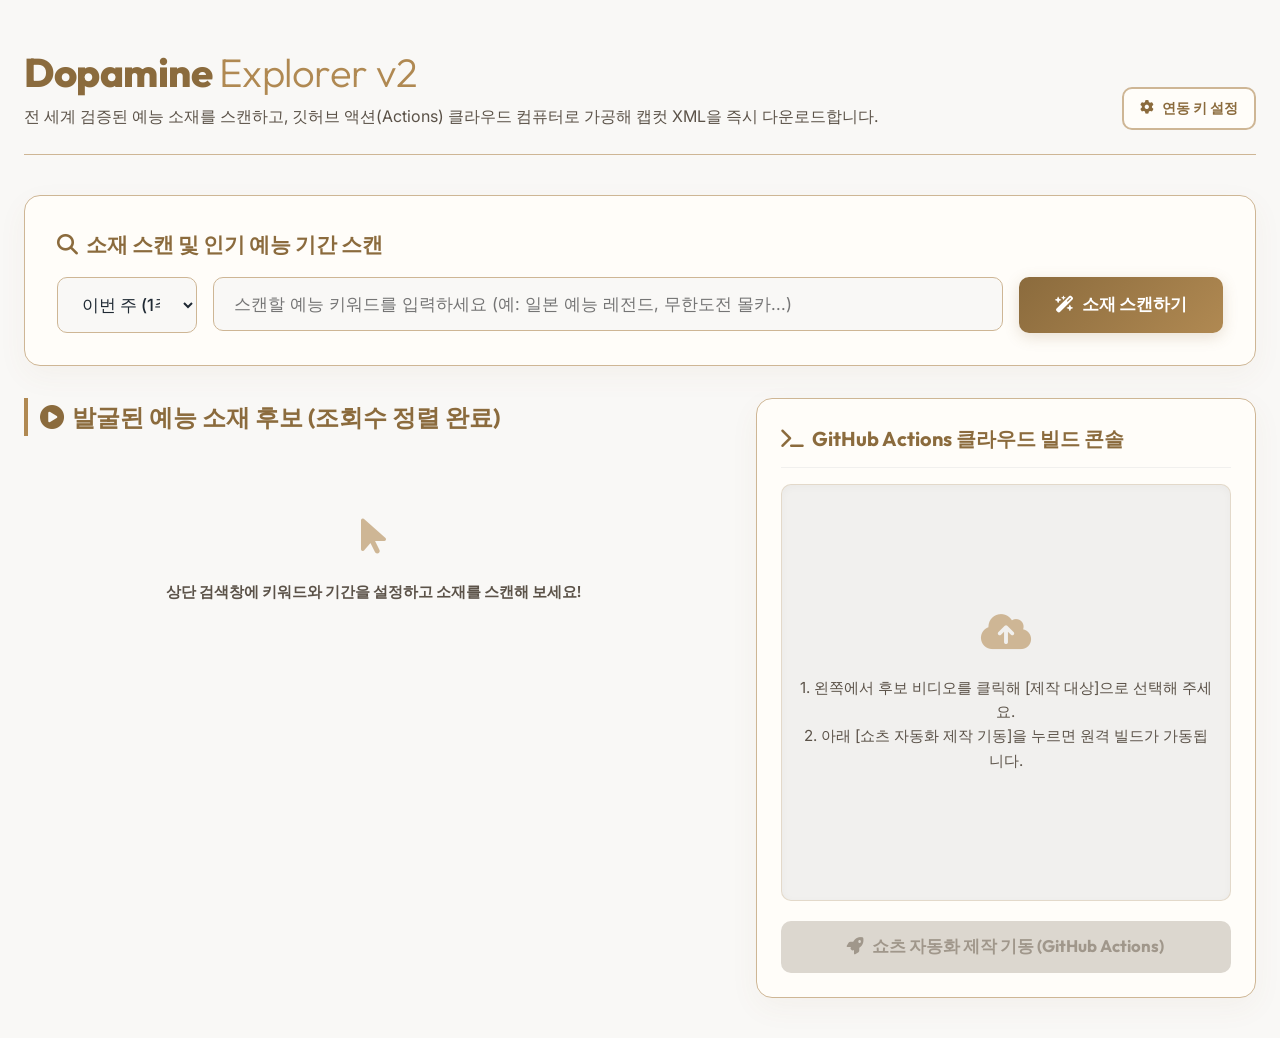
==== index.html @ b6136a09 "docs: Update README.md with GitHub Pages deployment and 1-Day retention cloud workflow guide" ====
<!DOCTYPE html>
<html lang="ko">
<head>
  <meta charset="UTF-8">
  <meta name="viewport" content="width=device-width, initial-scale=1.0">
  <title>Dopamine Explorer v2 - Premium Shorts Studio</title>
  <meta name="description" content="전 세계 인기 예능 소재 발굴부터 1일 리텐션 GitHub Actions 클라우드 컷팅, FCP XML 빌드까지 지원하는 무설치 원스톱 쇼츠 스튜디오">
  <link rel="stylesheet" href="style.css">
  <!-- FontAwesome Icon Library -->
  <link rel="stylesheet" href="https://cdnjs.cloudflare.com/ajax/libs/font-awesome/6.4.0/css/all.min.css">
</head>
<body>

  <div class="dashboard-container">
    <!-- 프리미엄 헤더 -->
    <header>
      <div>
        <h1>Dopamine <span>Explorer v2</span></h1>
        <p>전 세계 검증된 예능 소재를 스캔하고, 깃허브 액션(Actions) 클라우드 컴퓨터로 가공해 캡컷 XML을 즉시 다운로드합니다.</p>
      </div>
      <div style="display: flex; gap: 12px; align-items: center;">
        <button id="btn-settings" class="btn-control btn-download-zip" style="padding: 10px 16px; font-size: 0.85rem; width: auto; border-radius: var(--border-radius-md);">
          <i class="fa-solid fa-gear"></i> 연동 키 설정
        </button>
      </div>
    </header>

    <!-- 대화형 검색 및 기간 필터 콘솔 -->
    <section class="search-console-card">
      <div class="search-title">
        <i class="fa-solid fa-magnifying-glass"></i>
        <span>소재 스캔 및 인기 예능 기간 스캔</span>
      </div>
      <div class="search-input-group">
        <!-- 기간 선택 드롭다운 -->
        <select id="search-period" class="search-input" style="flex-grow: 0; width: 140px; cursor: pointer; font-weight: 500;">
          <option value="this_week" selected>이번 주 (1주)</option>
          <option value="today">오늘 (1일)</option>
          <option value="this_month">이번 달 (30일)</option>
        </select>
        
        <div class="search-input-wrapper">
          <input type="text" id="search-input" class="search-input" placeholder="스캔할 예능 키워드를 입력하세요 (예: 일본 예능 레전드, 무한도전 몰카...)">
        </div>
        <button id="search-btn" class="btn-primary">
          <i class="fa-solid fa-wand-magic-sparkles"></i> 소재 스캔하기
        </button>
      </div>
    </section>

    <!-- 양방향 패널 레이아웃 -->
    <main class="main-workspace">
      
      <!-- 좌측: 비디오 그리드 목록 -->
      <section class="video-grid-section">
        <div class="section-headline">
          <i class="fa-solid fa-circle-play"></i> 발굴된 예능 소재 후보 (조회수 정렬 완료)
        </div>
        
        <div id="video-grid-container" class="video-grid">
          <!-- 스크립트로 동적 로딩될 비디오 카드 자리 -->
          <div class="terminal-placeholder" style="grid-column: span 2; padding: 60px 0;">
            <i class="fa-solid fa-arrow-pointer" style="font-size: 2.5rem; color: var(--color-border); margin-bottom: 12px;"></i>
            <p style="font-family: var(--font-title); font-weight: 600; color: var(--color-sub);">상단 검색창에 키워드와 기간을 설정하고 소재를 스캔해 보세요!</p>
          </div>
        </div>
      </section>

      <!-- 우측: 실시간 엔진 터미널 콘솔 -->
      <section class="engine-console-section">
        <div class="terminal-title">
          <i class="fa-solid fa-terminal"></i>
          <span>GitHub Actions 클라우드 빌드 콘솔</span>
        </div>
        
        <div id="console-terminal" class="terminal-body">
          <div class="terminal-placeholder" id="terminal-placeholder">
            <i class="fa-solid fa-cloud-arrow-up" style="font-size: 2.5rem; color: var(--color-border); margin-bottom: 12px;"></i>
            <p>1. 왼쪽에서 후보 비디오를 클릭해 [제작 대상]으로 선택해 주세요.<br>2. 아래 [쇼츠 자동화 제작 기동]을 누르면 원격 빌드가 가동됩니다.</p>
          </div>
        </div>

        <!-- 깃허브 액션 기동 & 다운로드 제어 버튼 단 -->
        <div class="console-actions-panel" style="grid-template-columns: 1fr;">
          <button id="btn-trigger-action" class="btn-control btn-save-local" disabled style="height: 52px; font-size: 1.05rem;">
            <i class="fa-solid fa-rocket"></i> 쇼츠 자동화 제작 기동 (GitHub Actions)
          </button>
        </div>
      </section>

    </main>
  </div>

  <!-- 설정 주입 모달 창 -->
  <div id="settings-modal" class="modal-overlay" style="display: none;">
    <div class="modal-card">
      <div class="modal-header">
        <h3><i class="fa-solid fa-key"></i> GitHub & Gemini API 연동 키 설정</h3>
        <button id="btn-modal-close" class="btn-close"><i class="fa-solid fa-xmark"></i></button>
      </div>
      <div class="modal-body">
        <p class="settings-desc">대시보드 접속 시 깃허브 액션을 직접 기동시키고 AI 분석을 연결하기 위해 필요한 개인 액세스 자격 정보입니다. 내 브라우저 로컬 저장소에만 안전히 캐싱됩니다.</p>
        
        <div class="form-group">
          <label for="input-github-token">GitHub Personal Access Token (PAT)</label>
          <input type="password" id="input-github-token" placeholder="ghp_로 시작하는 클래식 토큰 입력 (repo 권한 필수)">
          <span class="help-text">발급 경로: GitHub Settings -> Developer settings -> Personal access tokens (classic)</span>
        </div>

        <div class="form-group" style="margin-top: 16px;">
          <label for="input-gemini-key">Gemini API Key</label>
          <input type="password" id="input-gemini-key" placeholder="Gemini API 인증 키 입력 (비워두면 모의 대본 기획 모드 구동)">
        </div>

        <div class="form-row" style="margin-top: 16px;">
          <div class="form-group" style="flex: 1;">
            <label for="input-repo-owner">GitHub 계정명 (Owner)</label>
            <input type="text" id="input-repo-owner" value="GoldSH69">
          </div>
          <div class="form-group" style="flex: 1; margin-left: 12px;">
            <label for="input-repo-name">레포지토리 이름 (Repo)</label>
            <input type="text" id="input-repo-name" value="DE">
          </div>
        </div>
      </div>
      <div class="modal-footer">
        <button id="btn-settings-save" class="btn-primary" style="padding: 12px 24px; font-size: 0.95rem; width: 100%;">
          <i class="fa-solid fa-floppy-disk"></i> 연동 설정 저장하기
        </button>
      </div>
    </div>
  </div>

  <!-- 비동기 UI 연동용 메인 스크립트 연결 -->
  <script src="app.js"></script>
</body>
</html>
---- style.css ----
@import url('https://fonts.googleapis.com/css2?family=Inter:wght@300;400;500;600;700&family=Outfit:wght@300;400;500;600;700;800&display=swap');

:root {
  /* 사용자 지정 웜 샌드 / 빈티지 프리미엄 감성 테마 */
  --color-bg: #F9F8F6;           /* 소프트 크림 메인 배경 */
  --color-bg-secondary: #F1F0EE; /* 웜 그레이 보조 배경 */
  --color-card: #FFFDF9;         /* 세련된 아이보리 카드 배경 */
  --color-point: #8B6B3D;        /* 기품 있는 딥 브라운 포인트 컬러 */
  --color-text: #1F2933;         /* 선명한 다크 네이비 메인 텍스트 */
  --color-sub: #5B5248;          /* 에스프레소 브라운 서브 텍스트 */
  --color-sub-point: #B08952;    /* 빛나는 골드 브라운 서브 포인트 */
  --color-border: #ceb695;       /* 우아하고 아늑한 소프트 골드 테두리 */
  --color-shadow: rgba(139, 107, 61, 0.05); /* 마이크로 골드 그림자 */
  
  --font-main: 'Inter', -apple-system, BlinkMacSystemFont, sans-serif;
  --font-title: 'Outfit', sans-serif;
  
  --transition-smooth: all 0.25s cubic-bezier(0.4, 0, 0.2, 1);
  --border-radius-lg: 16px;
  --border-radius-md: 10px;
}

* {
  margin: 0;
  padding: 0;
  box-sizing: border-box;
}

body {
  background-color: var(--color-bg);
  color: var(--color-text);
  font-family: var(--font-main);
  line-height: 1.6;
  -webkit-font-smoothing: antialiased;
}

/* 컨테이너 레이아웃 */
.dashboard-container {
  max-width: 1400px;
  margin: 0 auto;
  padding: 40px 24px;
}

/* 프리미엄 헤더 */
header {
  margin-bottom: 40px;
  border-bottom: 1px solid var(--color-border);
  padding-bottom: 24px;
  display: flex;
  justify-content: space-between;
  align-items: flex-end;
}

header h1 {
  font-family: var(--font-title);
  font-size: 2.5rem;
  font-weight: 800;
  color: var(--color-point);
  letter-spacing: -0.5px;
}

header h1 span {
  color: var(--color-sub-point);
  font-weight: 300;
}

header p {
  color: var(--color-sub);
  font-size: 1rem;
}

/* 대화형 검색 및 기간 선택 필터 콘솔 */
.search-console-card {
  background-color: var(--color-card);
  border: 1px solid var(--color-border);
  border-radius: var(--border-radius-lg);
  padding: 32px;
  box-shadow: 0 10px 30px var(--color-shadow);
  margin-bottom: 32px;
}

.search-title {
  font-family: var(--font-title);
  font-size: 1.3rem;
  color: var(--color-point);
  margin-bottom: 16px;
  font-weight: 600;
  display: flex;
  align-items: center;
  gap: 8px;
}

.search-input-group {
  display: flex;
  gap: 16px;
}

.search-input-wrapper {
  position: relative;
  flex-grow: 1;
}

.search-input {
  width: 100%;
  padding: 16px 20px;
  font-size: 1.05rem;
  background-color: var(--color-bg);
  border: 1px solid var(--color-border);
  border-radius: var(--border-radius-md);
  color: var(--color-text);
  font-family: var(--font-main);
  transition: var(--transition-smooth);
}

.search-input:focus {
  outline: none;
  border-color: var(--color-point);
  box-shadow: 0 0 0 4px rgba(139, 107, 61, 0.1);
  background-color: #ffffff;
}

.btn-primary {
  background: linear-gradient(135deg, var(--color-point), var(--color-sub-point));
  color: #ffffff;
  border: none;
  border-radius: var(--border-radius-md);
  padding: 16px 36px;
  font-family: var(--font-title);
  font-size: 1.05rem;
  font-weight: 600;
  cursor: pointer;
  transition: var(--transition-smooth);
  box-shadow: 0 4px 15px rgba(139, 107, 61, 0.2);
  display: flex;
  align-items: center;
  justify-content: center;
  gap: 8px;
}

.btn-primary:hover {
  transform: translateY(-2px);
  box-shadow: 0 6px 20px rgba(139, 107, 61, 0.3);
}

.btn-primary:active {
  transform: translateY(0);
}

/* 양방향 패널 레이아웃 */
.main-workspace {
  display: grid;
  grid-template-columns: 1.4fr 1fr;
  gap: 32px;
  align-items: start;
}

/* 비디오 그리드 목록 */
.video-grid-section {
  display: flex;
  flex-direction: column;
  gap: 20px;
}

.section-headline {
  font-family: var(--font-title);
  font-size: 1.5rem;
  color: var(--color-point);
  font-weight: 700;
  border-left: 4px solid var(--color-sub-point);
  padding-left: 12px;
  display: flex;
  align-items: center;
  gap: 8px;
}

.video-grid {
  display: grid;
  grid-template-columns: 1fr 1fr;
  gap: 24px;
}

/* 프리미엄 비디오 카드 */
.video-card {
  background-color: var(--color-card);
  border: 1px solid var(--color-border);
  border-radius: var(--border-radius-lg);
  overflow: hidden;
  box-shadow: 0 4px 12px var(--color-shadow);
  transition: var(--transition-smooth);
  cursor: pointer;
  display: flex;
  flex-direction: column;
  position: relative;
}

.video-card:hover {
  transform: translateY(-6px);
  box-shadow: 0 16px 32px rgba(139, 107, 61, 0.12);
  border-color: var(--color-sub-point);
}

/* 제작 타겟 비디오 최종 선택 시 하이라이트 효과 */
.video-card.selected-active {
  border: 3px solid var(--color-point);
  box-shadow: 0 16px 32px rgba(139, 107, 61, 0.18);
  background-color: #fbfbf9;
}

.video-thumbnail-container {
  position: relative;
  width: 100%;
  padding-top: 56.25%; /* 16:9 aspect ratio */
  background-color: var(--color-bg-secondary);
  overflow: hidden;
  display: block;
}

.video-thumbnail {
  position: absolute;
  top: 0;
  left: 0;
  width: 100%;
  height: 100%;
  object-fit: cover;
  transition: var(--transition-smooth);
}

.video-card:hover .video-thumbnail {
  transform: scale(1.05);
}

.video-duration {
  position: absolute;
  bottom: 8px;
  right: 8px;
  background-color: rgba(31, 41, 51, 0.85);
  color: #ffffff;
  padding: 2px 6px;
  border-radius: 4px;
  font-size: 0.75rem;
  font-weight: 600;
}

.video-info {
  padding: 18px;
  display: flex;
  flex-direction: column;
  flex-grow: 1;
}

.video-title {
  font-size: 0.95rem;
  font-weight: 600;
  color: var(--color-text);
  line-height: 1.4;
  margin-bottom: 10px;
  display: -webkit-box;
  -webkit-line-clamp: 2;
  -webkit-box-orient: vertical;
  overflow: hidden;
  height: 2.8em;
  transition: var(--transition-smooth);
}

.video-title:hover {
  color: var(--color-point);
}

.video-meta {
  display: flex;
  justify-content: space-between;
  align-items: center;
  font-size: 0.8rem;
  color: var(--color-sub);
  margin-top: auto;
}

.video-views {
  font-weight: 500;
}

.btn-card-action {
  width: 100%;
  margin-top: 14px;
  padding: 10px;
  border: 1px solid var(--color-border);
  border-radius: var(--border-radius-md);
  background-color: var(--color-bg);
  color: var(--color-point);
  font-family: var(--font-title);
  font-size: 0.9rem;
  font-weight: 600;
  cursor: pointer;
  transition: var(--transition-smooth);
  display: flex;
  justify-content: center;
  align-items: center;
  gap: 6px;
}

.video-card:hover .btn-card-action {
  background-color: var(--color-point);
  color: #ffffff;
  border-color: var(--color-point);
}

/* 실시간 엔진 터미널 콘솔 */
.engine-console-section {
  background-color: var(--color-card);
  border: 1px solid var(--color-border);
  border-radius: var(--border-radius-lg);
  padding: 24px;
  box-shadow: 0 10px 30px var(--color-shadow);
  display: flex;
  flex-direction: column;
  height: 600px;
}

.terminal-title {
  font-family: var(--font-title);
  font-size: 1.25rem;
  color: var(--color-point);
  font-weight: 700;
  margin-bottom: 16px;
  display: flex;
  align-items: center;
  gap: 8px;
  border-bottom: 1px solid var(--color-bg-secondary);
  padding-bottom: 12px;
}

.terminal-body {
  background-color: var(--color-bg-secondary);
  border: 1px solid rgba(206, 182, 149, 0.4);
  border-radius: var(--border-radius-md);
  padding: 16px;
  font-family: 'Courier New', Courier, monospace;
  font-size: 0.85rem;
  color: var(--color-text);
  overflow-y: auto;
  flex-grow: 1;
  margin-bottom: 20px;
  display: flex;
  flex-direction: column;
  gap: 8px;
  box-shadow: inset 0 2px 8px rgba(0,0,0,0.03);
}

.terminal-line {
  line-height: 1.4;
  border-bottom: 1px dashed rgba(139, 107, 61, 0.08);
  padding-bottom: 4px;
  word-break: break-all;
}

.terminal-line.success {
  color: #2e7d32;
  font-weight: 600;
}

.terminal-line.error {
  color: #c62828;
  font-weight: 600;
}

.terminal-placeholder {
  color: var(--color-sub);
  text-align: center;
  margin: auto;
  font-family: var(--font-main);
  font-size: 0.95rem;
  display: flex;
  flex-direction: column;
  align-items: center;
  gap: 12px;
}

/* 듀얼 저장/다운로드 제어 버튼 단 */
.console-actions-panel {
  display: grid;
  grid-template-columns: 1fr;
  gap: 16px;
}

.btn-control {
  border-radius: var(--border-radius-md);
  padding: 14px 20px;
  font-family: var(--font-title);
  font-size: 0.95rem;
  font-weight: 700;
  cursor: pointer;
  transition: var(--transition-smooth);
  display: flex;
  justify-content: center;
  align-items: center;
  gap: 8px;
  width: 100%;
}

.btn-save-local {
  background: linear-gradient(135deg, var(--color-point), var(--color-sub-point));
  color: #ffffff;
  border: none;
  box-shadow: 0 4px 12px rgba(139, 107, 61, 0.2);
}

.btn-save-local:hover:not(:disabled) {
  transform: translateY(-2px);
  box-shadow: 0 6px 18px rgba(139, 107, 61, 0.3);
}

.btn-save-local:disabled {
  background: #dcd7cf;
  color: #a0978b;
  cursor: not-allowed;
  box-shadow: none;
}

.btn-download-zip {
  background-color: var(--color-card);
  color: var(--color-point);
  border: 2px solid var(--color-border);
}

.btn-download-zip:hover:not(:disabled) {
  transform: translateY(-2px);
  background-color: var(--color-bg-secondary);
  border-color: var(--color-point);
}

/* 설정 팝업 모달창 디자인 */
.modal-overlay {
  position: fixed;
  top: 0;
  left: 0;
  width: 100%;
  height: 100%;
  background-color: rgba(31, 41, 51, 0.55);
  backdrop-filter: blur(4px);
  display: flex;
  justify-content: center;
  align-items: center;
  z-index: 1000;
  transition: var(--transition-smooth);
}

.modal-card {
  background-color: var(--color-card);
  border: 1px solid var(--color-border);
  border-radius: var(--border-radius-lg);
  width: 100%;
  max-width: 540px;
  box-shadow: 0 20px 40px rgba(0,0,0,0.15);
  overflow: hidden;
  animation: modalIn 0.3s cubic-bezier(0.16, 1, 0.3, 1);
}

@keyframes modalIn {
  from { transform: translateY(30px); opacity: 0; }
  to { transform: translateY(0); opacity: 1; }
}

.modal-header {
  padding: 20px 24px;
  border-bottom: 1px solid var(--color-bg-secondary);
  display: flex;
  justify-content: space-between;
  align-items: center;
}

.modal-header h3 {
  font-family: var(--font-title);
  color: var(--color-point);
  font-weight: 700;
  font-size: 1.15rem;
}

.btn-close {
  background: none;
  border: none;
  font-size: 1.2rem;
  color: var(--color-sub);
  cursor: pointer;
  transition: var(--transition-smooth);
}

.btn-close:hover {
  color: var(--color-point);
}

.modal-body {
  padding: 24px;
}

.settings-desc {
  font-size: 0.82rem;
  color: var(--color-sub);
  margin-bottom: 20px;
  line-height: 1.5;
  background-color: var(--color-bg);
  padding: 12px;
  border-radius: var(--border-radius-md);
  border-left: 3px solid var(--color-sub-point);
}

.form-group {
  display: flex;
  flex-direction: column;
  gap: 6px;
}

.form-group label {
  font-size: 0.85rem;
  font-weight: 600;
  color: var(--color-point);
}

.form-group input {
  padding: 12px;
  font-family: var(--font-main);
  font-size: 0.95rem;
  background-color: var(--color-bg);
  border: 1px solid var(--color-border);
  border-radius: var(--border-radius-md);
  color: var(--color-text);
  transition: var(--transition-smooth);
}

.form-group input:focus {
  outline: none;
  border-color: var(--color-point);
  background-color: #ffffff;
}

.form-row {
  display: flex;
}

.help-text {
  font-size: 0.72rem;
  color: var(--color-sub-point);
  margin-top: 4px;
}

.modal-footer {
  padding: 16px 24px 24px;
}

/* 모달 및 스피너 애니메이션 */
.spinner {
  display: inline-block;
  width: 18px;
  height: 18px;
  border: 3px solid rgba(255,255,255,0.3);
  border-radius: 50%;
  border-top-color: #ffffff;
  animation: spin 1s ease-in-out infinite;
}

@keyframes spin {
  to { transform: rotate(360deg); }
}

/* 반응형 모바일 브레이크포인트 */
@media (max-width: 1024px) {
  .main-workspace {
    grid-template-columns: 1fr;
  }
  .engine-console-section {
    height: 500px;
  }
}

@media (max-width: 600px) {
  .video-grid {
    grid-template-columns: 1fr;
  }
  .search-input-group {
    flex-direction: column;
  }
  .btn-primary {
    width: 100%;
  }
}
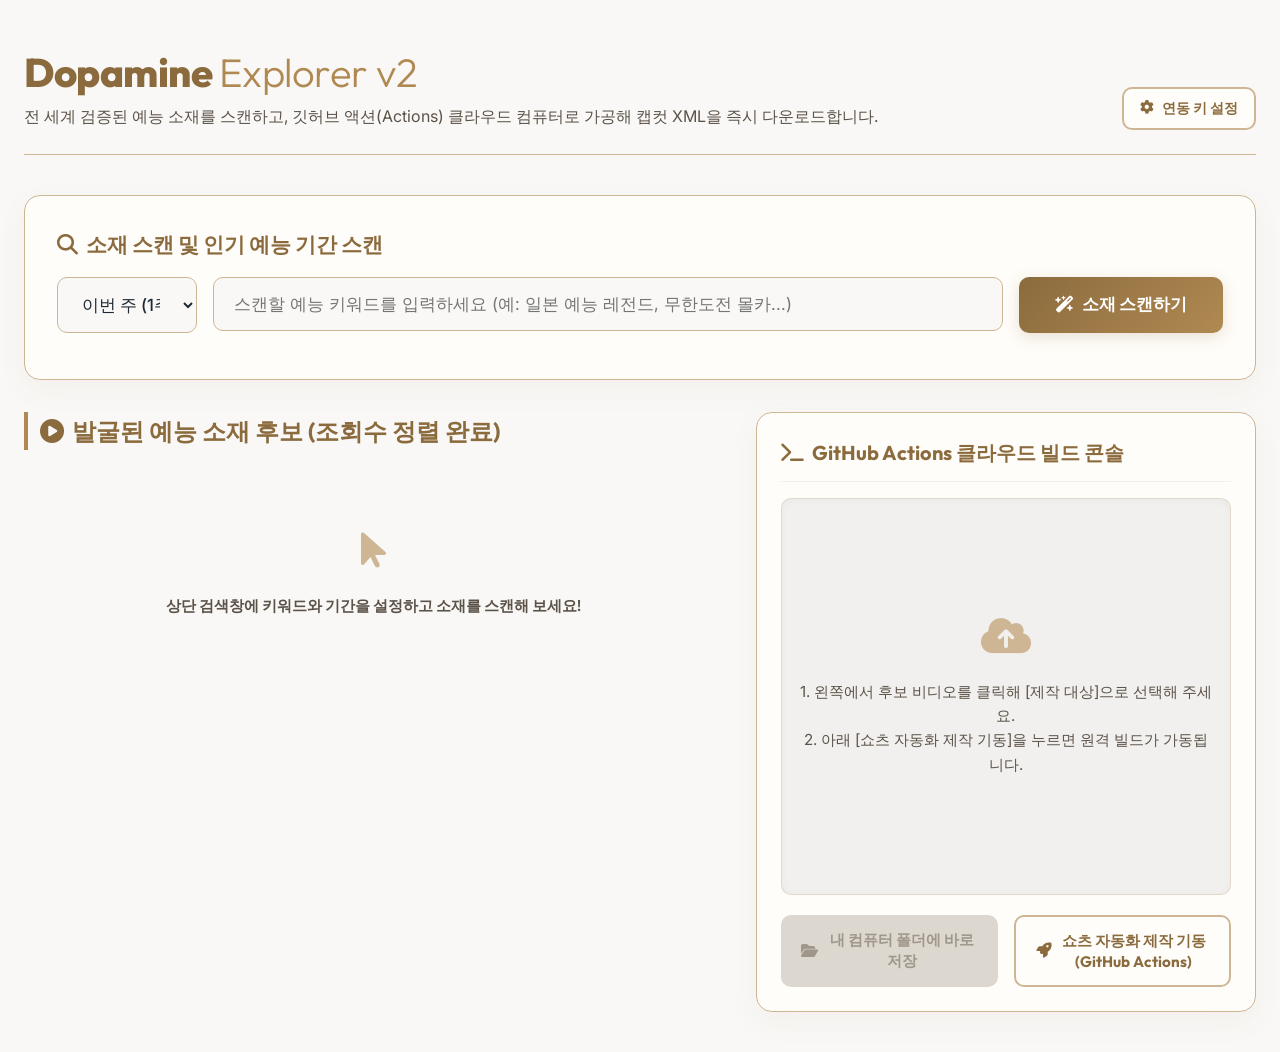
==== commit b25a3744: "feat: Restore dual execute buttons with dynamic local saving SSE and direct GitHub action polling" ====
--- a/index.html
+++ b/index.html
@@ -46,6 +46,8 @@
           <i class="fa-solid fa-wand-magic-sparkles"></i> 소재 스캔하기
         </button>
       </div>
+      <!-- 최근 검색어 배지 렌더링 컨테이너 -->
+      <div id="recent-searches-container" class="recent-searches"></div>
     </section>
 
     <!-- 양방향 패널 레이아웃 -->
@@ -80,9 +82,14 @@
           </div>
         </div>
 
-        <!-- 깃허브 액션 기동 & 다운로드 제어 버튼 단 -->
-        <div class="console-actions-panel" style="grid-template-columns: 1fr;">
-          <button id="btn-trigger-action" class="btn-control btn-save-local" disabled style="height: 52px; font-size: 1.05rem;">
+        <!-- 듀얼 제어 버튼 패널 (로컬 vs 원격) -->
+        <div class="console-actions-panel" style="grid-template-columns: 1fr 1fr; gap: 16px;">
+          <!-- 1번 상황: 로컬 즉시 저장 버튼 (딥 브라운 그라데이션) -->
+          <button id="btn-save-local" class="btn-control btn-save-local" disabled>
+            <i class="fa-solid fa-folder-open"></i> 내 컴퓨터 폴더에 바로 저장
+          </button>
+          <!-- 2번 상황: GitHub Actions 원격 기동 버튼 (소프트 골드 테두리) -->
+          <button id="btn-trigger-action" class="btn-control btn-download-zip" disabled>
             <i class="fa-solid fa-rocket"></i> 쇼츠 자동화 제작 기동 (GitHub Actions)
           </button>
         </div>
--- a/style.css
+++ b/style.css
@@ -562,6 +562,33 @@
 }
 
 /* 반응형 모바일 브레이크포인트 */
+/* 최근 검색어 배지 웜 샌드 스타일 */
+.recent-searches {
+  display: flex;
+  flex-wrap: wrap;
+  gap: 8px;
+  margin-top: 14px;
+}
+
+.search-badge {
+  background-color: var(--color-bg-secondary);
+  border: 1px solid var(--color-border);
+  color: var(--color-sub);
+  padding: 6px 14px;
+  border-radius: 20px;
+  font-size: 0.78rem;
+  font-weight: 600;
+  cursor: pointer;
+  transition: var(--transition-smooth);
+}
+
+.search-badge:hover {
+  background-color: var(--color-point);
+  color: #ffffff;
+  border-color: var(--color-point);
+  transform: translateY(-1px);
+}
+
 @media (max-width: 1024px) {
   .main-workspace {
     grid-template-columns: 1fr;
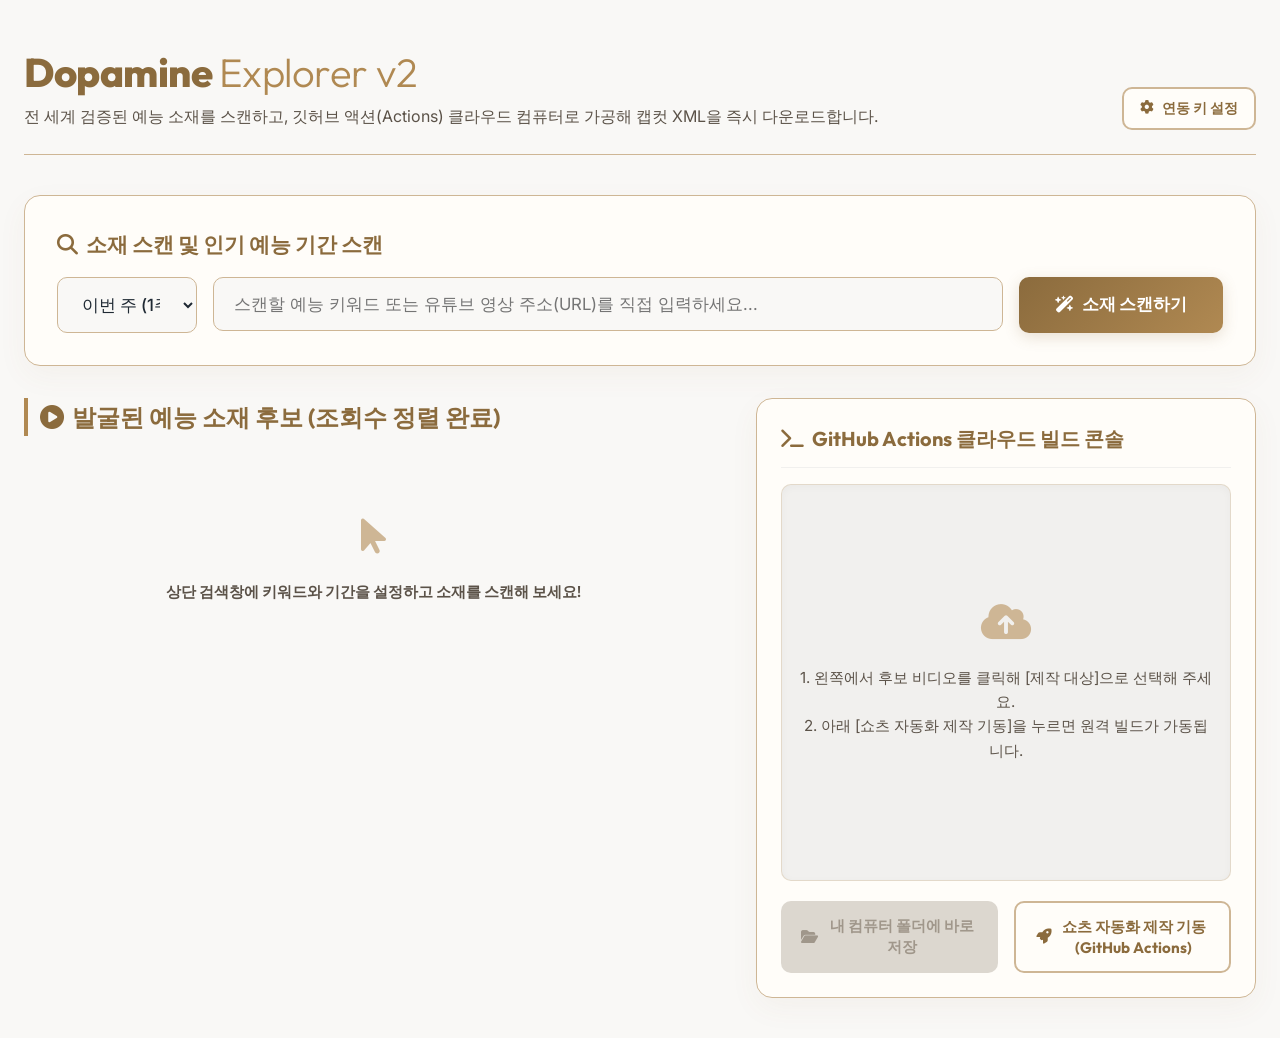
==== commit cd42f9c8: "Support direct YouTube URL input to bypass public CORS proxy block and expand proxy list" ====
--- a/index.html
+++ b/index.html
@@ -40,7 +40,7 @@
         </select>
         
         <div class="search-input-wrapper">
-          <input type="text" id="search-input" class="search-input" placeholder="스캔할 예능 키워드를 입력하세요 (예: 일본 예능 레전드, 무한도전 몰카...)">
+          <input type="text" id="search-input" class="search-input" placeholder="스캔할 예능 키워드 또는 유튜브 영상 주소(URL)를 직접 입력하세요...">
         </div>
         <button id="search-btn" class="btn-primary">
           <i class="fa-solid fa-wand-magic-sparkles"></i> 소재 스캔하기
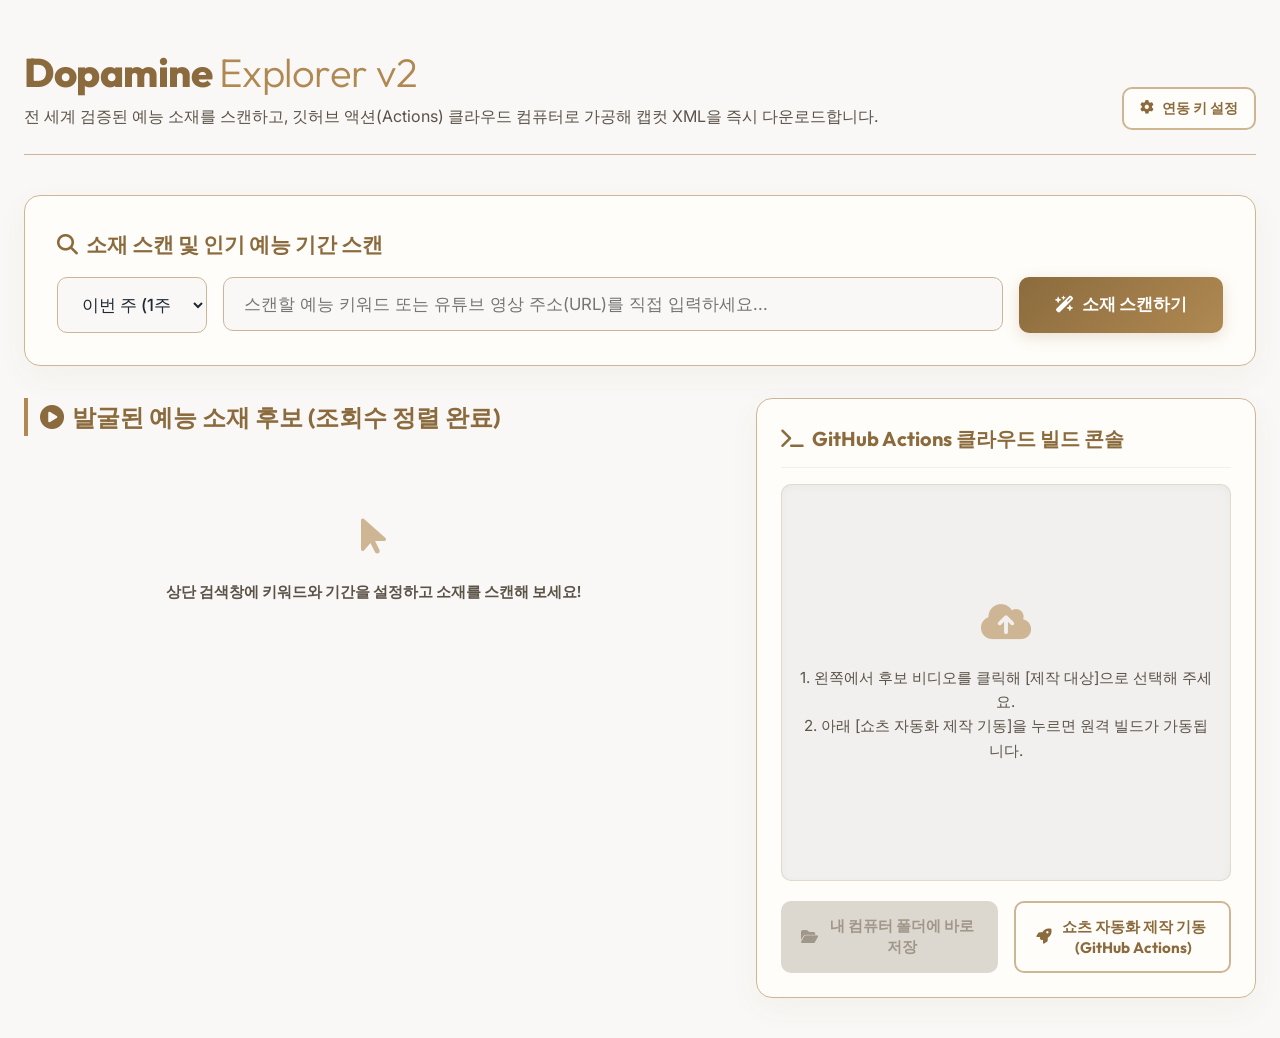
==== commit b8846b7d: "Fix search filter bug: replace literal date strings with official YouTube/Invidious native search op" ====
--- a/index.html
+++ b/index.html
@@ -33,10 +33,11 @@
       </div>
       <div class="search-input-group">
         <!-- 기간 선택 드롭다운 -->
-        <select id="search-period" class="search-input" style="flex-grow: 0; width: 140px; cursor: pointer; font-weight: 500;">
+        <select id="search-period" class="search-input" style="flex-grow: 0; width: 150px; cursor: pointer; font-weight: 500;">
           <option value="this_week" selected>이번 주 (1주)</option>
           <option value="today">오늘 (1일)</option>
           <option value="this_month">이번 달 (30일)</option>
+          <option value="this_year">올해 (1년)</option>
         </select>
         
         <div class="search-input-wrapper">
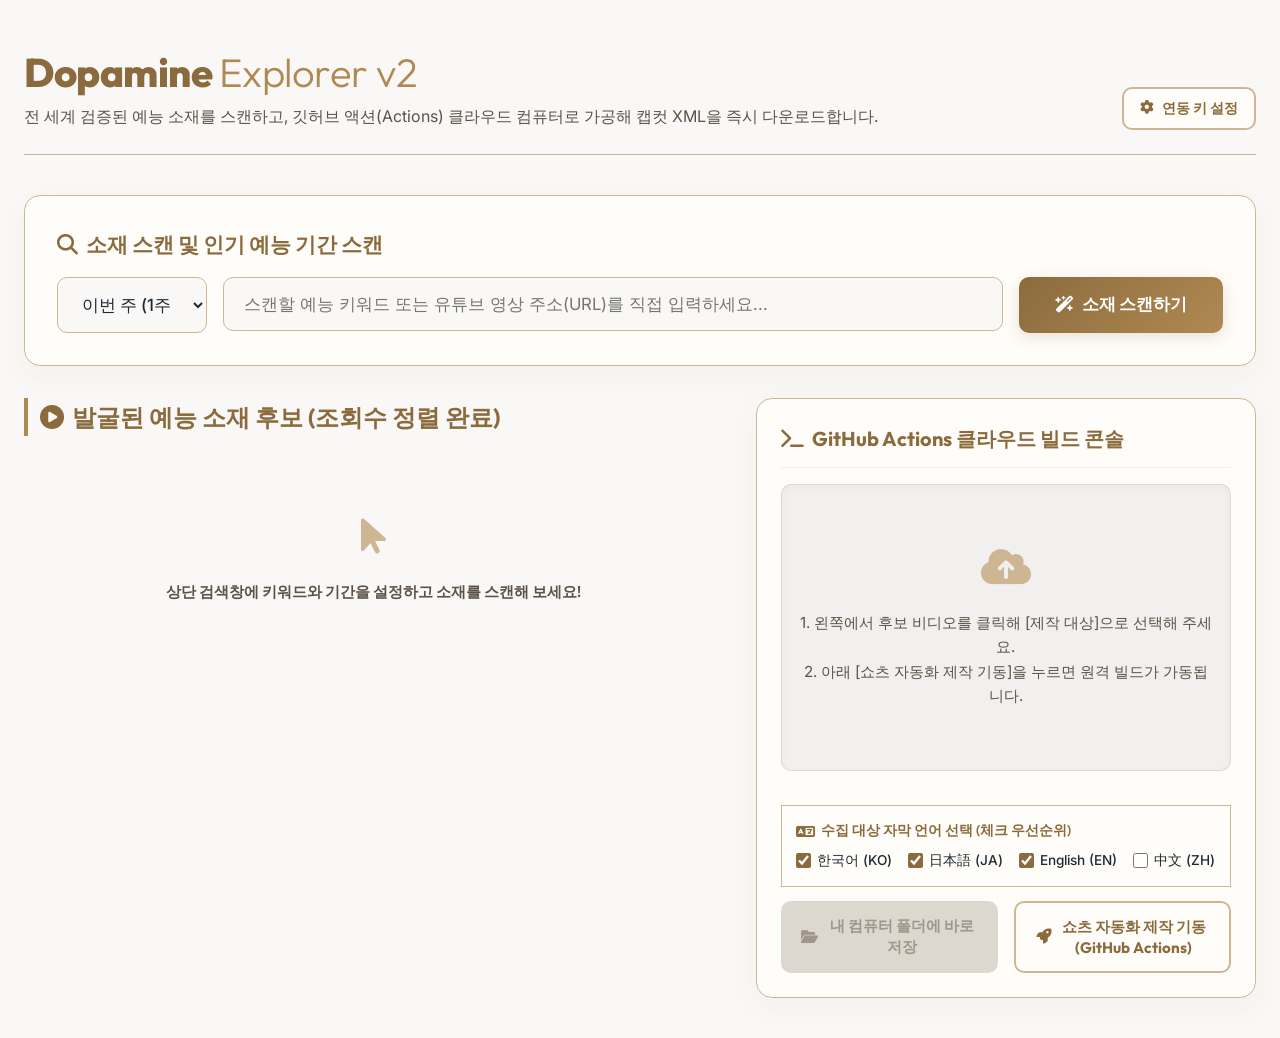
==== commit 0fee8b15: "Refactor: Implement parallel subtitle check, unique project timestamps, and high-quality merged MP4+" ====
--- a/index.html
+++ b/index.html
@@ -83,6 +83,28 @@
           </div>
         </div>
 
+        <!-- 자막 언어 선택 제어반 (체크 순서대로 수집 우선순위 적용) -->
+        <div class="language-selection-group" style="margin-top: 14px; margin-bottom: 14px; padding: 14px; border: 1px solid var(--color-border); border-radius: var(--border-radius-sm); background-color: var(--color-bg-card); box-sizing: border-box;">
+          <div style="font-family: var(--font-title); font-weight: 600; font-size: 0.85rem; color: var(--color-point); margin-bottom: 8px; display: flex; align-items: center; gap: 6px;">
+            <i class="fa-solid fa-language" style="font-size: 0.95rem;"></i>
+            <span>수집 대상 자막 언어 선택 (체크 우선순위)</span>
+          </div>
+          <div style="display: flex; gap: 16px; flex-wrap: wrap; align-items: center;">
+            <label style="font-size: 0.85rem; color: var(--color-text); cursor: pointer; display: flex; align-items: center; gap: 6px; font-weight: 500;">
+              <input type="checkbox" class="lang-checkbox" value="ko" checked style="cursor: pointer; width: 15px; height: 15px; accent-color: var(--color-point);"> 한국어 (KO)
+            </label>
+            <label style="font-size: 0.85rem; color: var(--color-text); cursor: pointer; display: flex; align-items: center; gap: 6px; font-weight: 500;">
+              <input type="checkbox" class="lang-checkbox" value="ja" checked style="cursor: pointer; width: 15px; height: 15px; accent-color: var(--color-point);"> 日本語 (JA)
+            </label>
+            <label style="font-size: 0.85rem; color: var(--color-text); cursor: pointer; display: flex; align-items: center; gap: 6px; font-weight: 500;">
+              <input type="checkbox" class="lang-checkbox" value="en" checked style="cursor: pointer; width: 15px; height: 15px; accent-color: var(--color-point);"> English (EN)
+            </label>
+            <label style="font-size: 0.85rem; color: var(--color-text); cursor: pointer; display: flex; align-items: center; gap: 6px; font-weight: 500;">
+              <input type="checkbox" class="lang-checkbox" value="zh" style="cursor: pointer; width: 15px; height: 15px; accent-color: var(--color-point);"> 中文 (ZH)
+            </label>
+          </div>
+        </div>
+
         <!-- 듀얼 제어 버튼 패널 (로컬 vs 원격) -->
         <div class="console-actions-panel" style="grid-template-columns: 1fr 1fr; gap: 16px;">
           <!-- 1번 상황: 로컬 즉시 저장 버튼 (딥 브라운 그라데이션) -->
